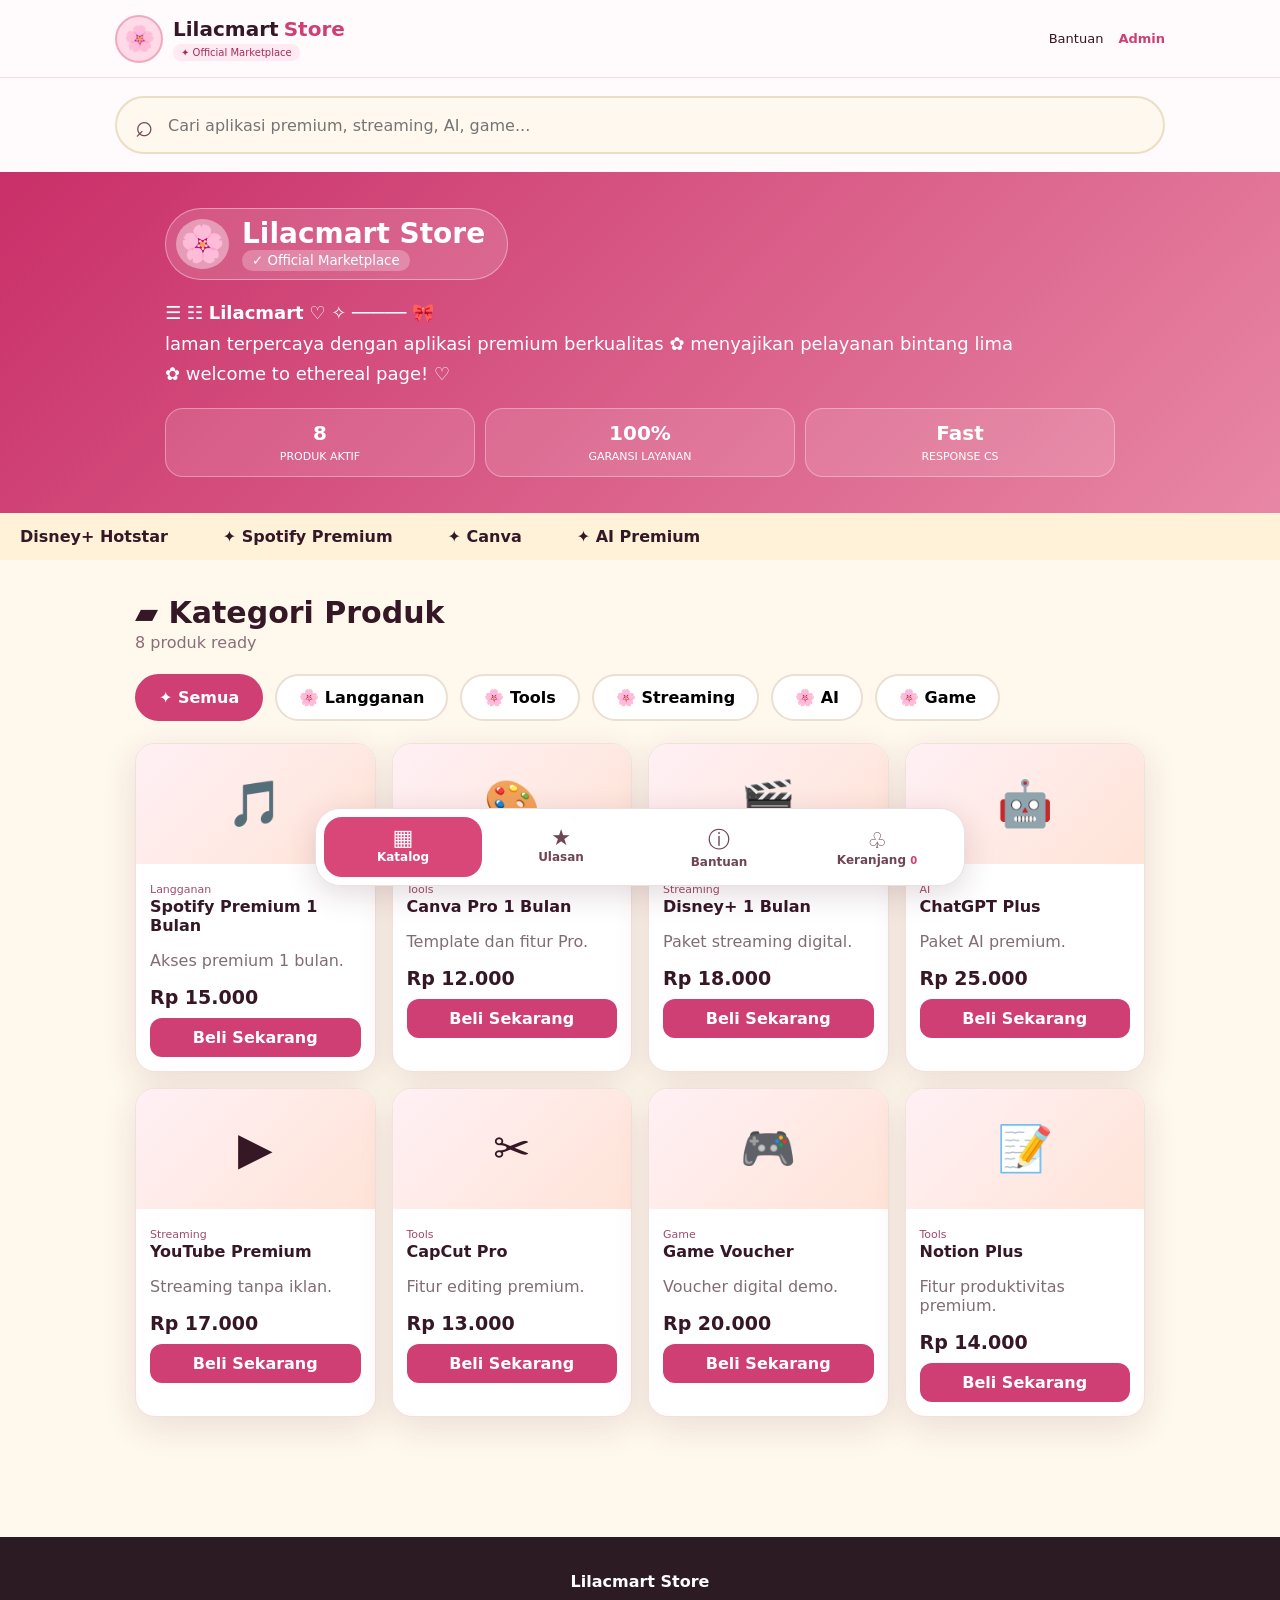
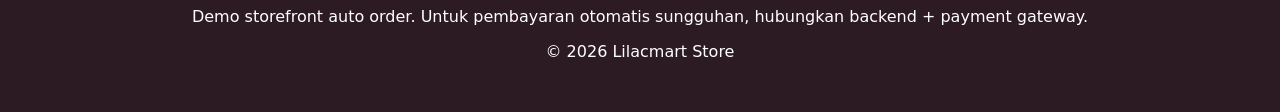
==== index.html @ 6ab56af5 "Add files via upload" ====
<!doctype html>
<html lang="id">
<head>
  <meta charset="UTF-8" />
  <meta name="viewport" content="width=device-width, initial-scale=1.0" />
  <title>Lilacmart Store — Auto Order</title>
  <meta name="description" content="Marketplace digital premium dengan sistem auto order." />
  <link rel="stylesheet" href="style.css" />
</head>
<body>
  <header class="topbar">
    <a class="brand" href="index.html">
      <span class="brand-avatar">🌸</span>
      <span><b>Lilacmart</b> <strong>Store</strong><small>✦ Official Marketplace</small></span>
    </a>
    <div class="header-actions"><a href="#help">Bantuan</a><a href="admin.html" class="admin-link">Admin</a></div>
  </header>

  <main>
    <section class="search-wrap"><div class="search"><span>⌕</span><input id="searchInput" type="search" placeholder="Cari aplikasi premium, streaming, AI, game..." /></div></section>

    <section class="hero">
      <div class="hero-inner">
        <div class="hero-badge"><span>🌸</span><div><b>Lilacmart Store</b><small>✓ Official Marketplace</small></div></div>
        <p class="hero-copy">☰ ☷ <b>Lilacmart</b> ♡ ✧ ───── 🎀<br>laman terpercaya dengan aplikasi premium berkualitas ✿ menyajikan pelayanan bintang lima ✿ welcome to ethereal page! ♡</p>
        <div class="stats"><div><b id="statProducts">0</b><small>PRODUK AKTIF</small></div><div><b>100%</b><small>GARANSI LAYANAN</small></div><div><b>Fast</b><small>RESPONSE CS</small></div></div>
      </div>
    </section>

    <div class="ticker"><span>Disney+ Hotstar</span><span>✦ Spotify Premium</span><span>✦ Canva</span><span>✦ AI Premium</span></div>

    <section class="section" id="catalog">
      <div class="section-title"><div><h1>▰ Kategori Produk</h1><p id="productCount">0 produk ready</p></div></div>
      <div class="chips" id="categoryChips"></div>
      <div class="products" id="productGrid"></div>
    </section>
  </main>

  <nav class="bottom-nav">
    <a class="active" href="#catalog">▦<span>Katalog</span></a>
    <a href="#reviews">★<span>Ulasan</span></a>
    <a href="#help">ⓘ<span>Bantuan</span></a>
    <button id="cartBtn">♧<span>Keranjang <em id="cartCount">0</em></span></button>
  </nav>

  <div class="modal" id="cartModal" aria-hidden="true">
    <div class="modal-card"><button class="close" id="closeCart">×</button><h2>Keranjang</h2><div id="cartItems"></div><div class="cart-total"><span>Total</span><b id="cartTotal">Rp0</b></div><button class="primary" id="checkoutBtn">Lanjut Auto Order</button></div>
  </div>

  <div class="modal" id="checkoutModal" aria-hidden="true">
    <div class="modal-card"><button class="close" id="closeCheckout">×</button><h2>Auto Order</h2><p class="muted">Isi data pembeli. Demo ini menyimpan pesanan ke browser dan panel admin.</p><form id="checkoutForm"><label>Nama<input required name="name" /></label><label>Email<input required type="email" name="email" /></label><label>Nomor WhatsApp<input required name="phone" placeholder="08xxxxxxxxxx" /></label><label>Metode pembayaran<select name="payment"><option>QRIS</option><option>Transfer Bank</option><option>E-Wallet</option></select></label><button class="primary" type="submit">Buat Pesanan</button></form><div id="orderResult"></div></div>
  </div>

  <footer id="help"><b>Lilacmart Store</b><p>Demo storefront auto order. Untuk pembayaran otomatis sungguhan, hubungkan backend + payment gateway.</p><p>© 2026 Lilacmart Store</p></footer>
  <script src="app.js"></script>
</body>
</html>
---- style.css ----
:root{--pink:#cf3f73;--pink2:#e66b91;--deep:#351725;--cream:#fff8ec;--soft:#fff1f5;--line:#ead8cf;--white:#fff;--shadow:0 10px 35px rgba(89,31,56,.12)}*{box-sizing:border-box}html{scroll-behavior:smooth}body{margin:0;background:var(--cream);color:var(--deep);font-family:system-ui,-apple-system,BlinkMacSystemFont,"Segoe UI",sans-serif}a{text-decoration:none;color:inherit}button,input,select,textarea{font:inherit}button{cursor:pointer}.topbar{height:78px;background:#fffafb;display:flex;align-items:center;justify-content:space-between;padding:12px max(20px,calc((100vw - 1050px)/2));border-bottom:1px solid #f0dfe5;position:sticky;top:0;z-index:10}.brand{display:flex;gap:10px;align-items:center}.brand-avatar{width:48px;height:48px;border-radius:50%;display:grid;place-items:center;background:#ffdbe7;border:2px solid #f0a9bf;font-size:25px}.brand b{font-size:20px}.brand strong{color:var(--pink);font-size:20px}.brand small{display:block;background:#ffeaf1;color:#a52b5a;border-radius:20px;padding:3px 8px;font-size:10px;width:max-content;margin-top:3px}.header-actions{display:flex;gap:15px;font-size:13px}.admin-link{color:var(--pink);font-weight:700}.search-wrap{padding:18px max(20px,calc((100vw - 1050px)/2));background:#fffafb}.search{height:58px;border:2px solid #eadfc5;border-radius:32px;background:#fff8ee;display:flex;align-items:center;padding:0 18px;gap:12px}.search span{font-size:31px;color:#74485a}.search input{border:0;outline:0;background:transparent;width:100%;font-size:16px}.hero{background:linear-gradient(135deg,#c92f68,#e887a5);color:#fff;padding:36px 20px}.hero-inner{max-width:950px;margin:auto}.hero-badge{display:flex;align-items:center;gap:13px;background:rgba(255,255,255,.14);border:1px solid rgba(255,255,255,.4);border-radius:65px;width:max-content;padding:8px 22px 8px 10px}.hero-badge span{font-size:36px;background:#fff6;border-radius:50%;padding:4px}.hero-badge b{font-size:28px}.hero-badge small{display:block;background:#ffffff40;padding:3px 10px;border-radius:20px;width:max-content}.hero-copy{font-size:18px;line-height:1.7;max-width:850px}.stats{display:grid;grid-template-columns:repeat(3,1fr);gap:10px}.stats>div{background:#ffffff1f;border:1px solid #ffffff55;border-radius:18px;text-align:center;padding:12px}.stats b{display:block;font-size:20px}.stats small{font-size:11px}.ticker{display:flex;gap:55px;overflow:hidden;white-space:nowrap;background:#fff2d9;padding:14px 20px;font-weight:700}.section{max-width:1050px;margin:auto;padding:35px 20px 120px}.section-title h1{font-size:30px;margin:0 0 3px}.section-title p{margin:0;color:#8b6d79}.chips{display:flex;gap:12px;overflow:auto;padding:22px 0}.chip{border:2px solid #eadfd2;background:#fff;border-radius:30px;padding:12px 22px;font-weight:700;white-space:nowrap}.chip.active{background:var(--pink);color:#fff;border-color:var(--pink)}.products{display:grid;grid-template-columns:repeat(4,1fr);gap:16px}.product{background:#fff;border:1px solid #f0e2da;border-radius:20px;overflow:hidden;box-shadow:var(--shadow)}.product-img{height:120px;display:grid;place-items:center;font-size:45px;background:linear-gradient(135deg,#fff0f5,#ffe4d7)}.product-body{padding:14px}.product h3{font-size:16px;margin:0 0 7px}.tag{font-size:11px;color:#a04b6c}.price{font-size:19px;font-weight:800;margin:10px 0}.buy{width:100%;border:0;border-radius:12px;padding:10px;background:var(--pink);color:#fff;font-weight:800}.empty{text-align:center;padding:40px;grid-column:1/-1}.bottom-nav{position:fixed;bottom:14px;left:50%;transform:translateX(-50%);width:min(650px,calc(100% - 30px));background:#fff;border:1px solid #eadfe2;border-radius:25px;box-shadow:0 8px 30px #5b23352b;display:grid;grid-template-columns:repeat(4,1fr);padding:8px;z-index:20}.bottom-nav a,.bottom-nav button{border:0;background:none;text-align:center;color:#6f4555;padding:8px;font-size:22px}.bottom-nav span{display:block;font-size:12px;font-weight:700}.bottom-nav .active{background:#d94778;color:#fff;border-radius:18px}.bottom-nav em{font-style:normal;color:var(--pink);font-size:10px}.bottom-nav .active em{color:#fff}footer{background:#2d1b24;color:#fff;padding:35px 20px;text-align:center}.modal{position:fixed;inset:0;background:#2b132066;display:none;place-items:center;padding:20px;z-index:50}.modal.show{display:grid}.modal-card{background:#fff;border-radius:25px;padding:26px;width:min(520px,100%);max-height:90vh;overflow:auto;position:relative;box-shadow:var(--shadow)}.close{position:absolute;right:15px;top:10px;border:0;background:none;font-size:30px}.primary{display:block;width:100%;border:0;border-radius:13px;background:var(--pink);color:#fff;font-weight:800;padding:13px}.primary.small{display:inline-block;width:auto;padding:10px 15px}.muted{color:#806c75}.cart-row{display:flex;justify-content:space-between;gap:12px;padding:12px 0;border-bottom:1px solid #eee}.cart-total{display:flex;justify-content:space-between;padding:16px 0;font-size:19px}form label{display:block;font-weight:700;margin:12px 0}form input,form select,form textarea{width:100%;padding:11px;border:1px solid #dbcbd1;border-radius:11px;margin-top:6px;outline-color:var(--pink)}.error{color:#c52250}.login-shell{min-height:100vh;display:grid;place-items:center;background:linear-gradient(135deg,#fff2f6,#ffe9d5);padding:20px}.login-card{width:min(420px,100%);background:#fff;border-radius:28px;padding:35px;box-shadow:var(--shadow);text-align:center}.login-card .primary{margin-top:18px}.big{margin:auto;width:70px;height:70px;font-size:35px}.dashboard{min-height:100vh;display:flex;background:#fff8f2}.sidebar{width:235px;background:#351725;color:#fff;padding:25px 15px;display:flex;flex-direction:column;gap:7px;position:fixed;inset:0 auto 0 0}.side-brand{font-size:20px;padding:12px}.sidebar a,.sidebar button{padding:13px 15px;border:0;border-radius:12px;color:#fff;background:transparent;text-align:left}.sidebar .side-active{background:#cf3f73}.sidebar button{margin-top:auto;background:#ffffff12}.dash-main{margin-left:235px;width:calc(100% - 235px);padding:30px;max-width:1400px}.dash-head{display:flex;justify-content:space-between;align-items:center}.dash-head h1{margin:0}.eyebrow{font-size:11px;letter-spacing:2px;color:var(--pink);font-weight:800}.admin-stats{display:grid;grid-template-columns:repeat(3,1fr);gap:15px;margin:25px 0}.admin-stats>div,.panel{background:#fff;border:1px solid #eddeda;border-radius:20px;padding:20px;box-shadow:var(--shadow)}.admin-stats span{display:block;color:#806b73}.admin-stats b{font-size:28px}.panel{margin:18px 0}.panel-head{display:flex;justify-content:space-between;align-items:center}.panel h2{margin-top:0}.table-wrap{overflow:auto}table{width:100%;border-collapse:collapse;min-width:650px}th,td{text-align:left;padding:13px;border-bottom:1px solid #eee}th{font-size:12px;color:#8b6d79}.action{border:0;background:#fce6ed;color:#a92958;padding:7px 10px;border-radius:9px;margin-right:4px}.hidden{display:none!important}.check{display:flex;align-items:center;gap:8px}.check input{width:auto}.status{font-size:11px;padding:5px 8px;border-radius:20px;background:#e9f8ed;color:#268347}.status.off{background:#f2eeee;color:#7c6b70}@media(max-width:800px){.products{grid-template-columns:repeat(2,1fr)}.sidebar{position:static;width:100%;height:auto}.dashboard{display:block}.dash-main{margin:0;width:100%;padding:18px}.sidebar{display:flex;flex-direction:row;overflow:auto}.sidebar button{margin:0;white-space:nowrap}.admin-stats{grid-template-columns:1fr}.side-brand{display:none}}@media(max-width:500px){.brand b,.brand strong{font-size:16px}.header-actions a:first-child{display:none}.hero-badge b{font-size:22px}.hero-copy{font-size:15px}.products{grid-template-columns:1fr 1fr}.product-img{height:90px}.section-title h1{font-size:25px}}
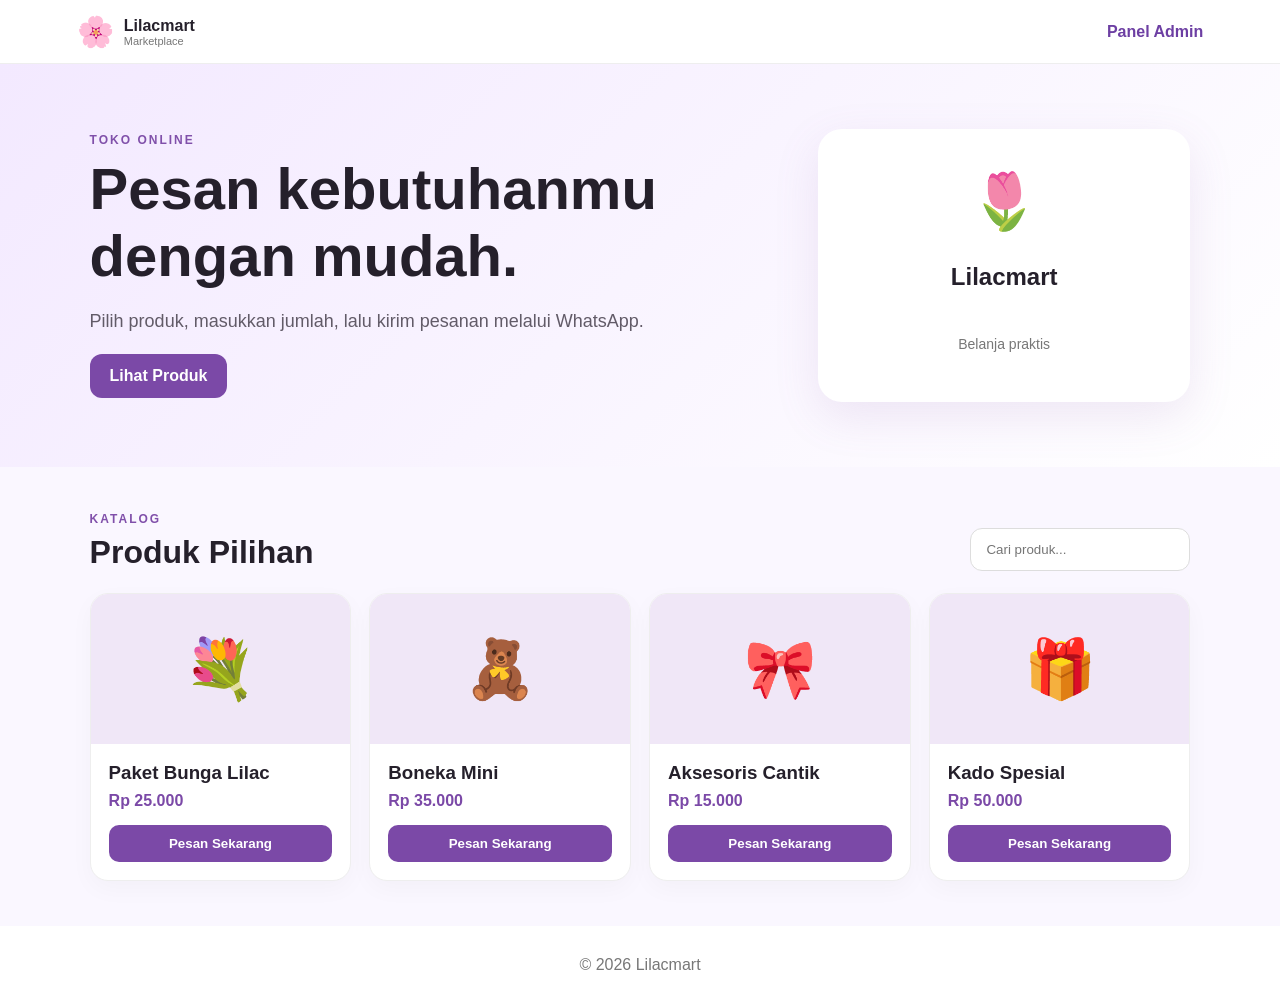
==== commit 28b3a6d1: "Add files via upload" ====
--- a/index.html
+++ b/index.html
@@ -1,57 +1,43 @@
 <!doctype html>
 <html lang="id">
 <head>
-  <meta charset="UTF-8" />
-  <meta name="viewport" content="width=device-width, initial-scale=1.0" />
-  <title>Lilacmart Store — Auto Order</title>
-  <meta name="description" content="Marketplace digital premium dengan sistem auto order." />
-  <link rel="stylesheet" href="style.css" />
+  <meta charset="UTF-8">
+  <meta name="viewport" content="width=device-width, initial-scale=1.0">
+  <meta name="description" content="Lilacmart - Marketplace sederhana dengan pemesanan otomatis.">
+  <title>Lilacmart - Pesanan Otomatis</title>
+  <link rel="stylesheet" href="style.css">
 </head>
 <body>
   <header class="topbar">
     <a class="brand" href="index.html">
-      <span class="brand-avatar">🌸</span>
-      <span><b>Lilacmart</b> <strong>Store</strong><small>✦ Official Marketplace</small></span>
+      <span class="brand-icon">🌸</span>
+      <span><strong>Lilacmart</strong><small>Marketplace</small></span>
     </a>
-    <div class="header-actions"><a href="#help">Bantuan</a><a href="admin.html" class="admin-link">Admin</a></div>
+    <a class="admin-link" href="admin.html">Panel Admin</a>
   </header>
 
   <main>
-    <section class="search-wrap"><div class="search"><span>⌕</span><input id="searchInput" type="search" placeholder="Cari aplikasi premium, streaming, AI, game..." /></div></section>
-
     <section class="hero">
-      <div class="hero-inner">
-        <div class="hero-badge"><span>🌸</span><div><b>Lilacmart Store</b><small>✓ Official Marketplace</small></div></div>
-        <p class="hero-copy">☰ ☷ <b>Lilacmart</b> ♡ ✧ ───── 🎀<br>laman terpercaya dengan aplikasi premium berkualitas ✿ menyajikan pelayanan bintang lima ✿ welcome to ethereal page! ♡</p>
-        <div class="stats"><div><b id="statProducts">0</b><small>PRODUK AKTIF</small></div><div><b>100%</b><small>GARANSI LAYANAN</small></div><div><b>Fast</b><small>RESPONSE CS</small></div></div>
+      <div>
+        <p class="eyebrow">TOKO ONLINE</p>
+        <h1>Pesan kebutuhanmu dengan mudah.</h1>
+        <p class="hero-text">Pilih produk, masukkan jumlah, lalu kirim pesanan melalui WhatsApp.</p>
+        <a class="button" href="#produk">Lihat Produk</a>
       </div>
+      <div class="hero-card">🌷<br><b>Lilacmart</b><br><span>Belanja praktis</span></div>
     </section>
 
-    <div class="ticker"><span>Disney+ Hotstar</span><span>✦ Spotify Premium</span><span>✦ Canva</span><span>✦ AI Premium</span></div>
-
-    <section class="section" id="catalog">
-      <div class="section-title"><div><h1>▰ Kategori Produk</h1><p id="productCount">0 produk ready</p></div></div>
-      <div class="chips" id="categoryChips"></div>
-      <div class="products" id="productGrid"></div>
+    <section id="produk" class="section">
+      <div class="section-title">
+        <div><p class="eyebrow">KATALOG</p><h2>Produk Pilihan</h2></div>
+        <input id="search" type="search" placeholder="Cari produk...">
+      </div>
+      <div id="productList" class="product-grid"></div>
     </section>
   </main>
 
-  <nav class="bottom-nav">
-    <a class="active" href="#catalog">▦<span>Katalog</span></a>
-    <a href="#reviews">★<span>Ulasan</span></a>
-    <a href="#help">ⓘ<span>Bantuan</span></a>
-    <button id="cartBtn">♧<span>Keranjang <em id="cartCount">0</em></span></button>
-  </nav>
+  <footer>© <span id="year"></span> Lilacmart</footer>
 
-  <div class="modal" id="cartModal" aria-hidden="true">
-    <div class="modal-card"><button class="close" id="closeCart">×</button><h2>Keranjang</h2><div id="cartItems"></div><div class="cart-total"><span>Total</span><b id="cartTotal">Rp0</b></div><button class="primary" id="checkoutBtn">Lanjut Auto Order</button></div>
-  </div>
-
-  <div class="modal" id="checkoutModal" aria-hidden="true">
-    <div class="modal-card"><button class="close" id="closeCheckout">×</button><h2>Auto Order</h2><p class="muted">Isi data pembeli. Demo ini menyimpan pesanan ke browser dan panel admin.</p><form id="checkoutForm"><label>Nama<input required name="name" /></label><label>Email<input required type="email" name="email" /></label><label>Nomor WhatsApp<input required name="phone" placeholder="08xxxxxxxxxx" /></label><label>Metode pembayaran<select name="payment"><option>QRIS</option><option>Transfer Bank</option><option>E-Wallet</option></select></label><button class="primary" type="submit">Buat Pesanan</button></form><div id="orderResult"></div></div>
-  </div>
-
-  <footer id="help"><b>Lilacmart Store</b><p>Demo storefront auto order. Untuk pembayaran otomatis sungguhan, hubungkan backend + payment gateway.</p><p>© 2026 Lilacmart Store</p></footer>
-  <script src="app.js"></script>
+  <script src="script.js"></script>
 </body>
 </html>
--- a/style.css
+++ b/style.css
@@ -1 +1 @@
-:root{--pink:#cf3f73;--pink2:#e66b91;--deep:#351725;--cream:#fff8ec;--soft:#fff1f5;--line:#ead8cf;--white:#fff;--shadow:0 10px 35px rgba(89,31,56,.12)}*{box-sizing:border-box}html{scroll-behavior:smooth}body{margin:0;background:var(--cream);color:var(--deep);font-family:system-ui,-apple-system,BlinkMacSystemFont,"Segoe UI",sans-serif}a{text-decoration:none;color:inherit}button,input,select,textarea{font:inherit}button{cursor:pointer}.topbar{height:78px;background:#fffafb;display:flex;align-items:center;justify-content:space-between;padding:12px max(20px,calc((100vw - 1050px)/2));border-bottom:1px solid #f0dfe5;position:sticky;top:0;z-index:10}.brand{display:flex;gap:10px;align-items:center}.brand-avatar{width:48px;height:48px;border-radius:50%;display:grid;place-items:center;background:#ffdbe7;border:2px solid #f0a9bf;font-size:25px}.brand b{font-size:20px}.brand strong{color:var(--pink);font-size:20px}.brand small{display:block;background:#ffeaf1;color:#a52b5a;border-radius:20px;padding:3px 8px;font-size:10px;width:max-content;margin-top:3px}.header-actions{display:flex;gap:15px;font-size:13px}.admin-link{color:var(--pink);font-weight:700}.search-wrap{padding:18px max(20px,calc((100vw - 1050px)/2));background:#fffafb}.search{height:58px;border:2px solid #eadfc5;border-radius:32px;background:#fff8ee;display:flex;align-items:center;padding:0 18px;gap:12px}.search span{font-size:31px;color:#74485a}.search input{border:0;outline:0;background:transparent;width:100%;font-size:16px}.hero{background:linear-gradient(135deg,#c92f68,#e887a5);color:#fff;padding:36px 20px}.hero-inner{max-width:950px;margin:auto}.hero-badge{display:flex;align-items:center;gap:13px;background:rgba(255,255,255,.14);border:1px solid rgba(255,255,255,.4);border-radius:65px;width:max-content;padding:8px 22px 8px 10px}.hero-badge span{font-size:36px;background:#fff6;border-radius:50%;padding:4px}.hero-badge b{font-size:28px}.hero-badge small{display:block;background:#ffffff40;padding:3px 10px;border-radius:20px;width:max-content}.hero-copy{font-size:18px;line-height:1.7;max-width:850px}.stats{display:grid;grid-template-columns:repeat(3,1fr);gap:10px}.stats>div{background:#ffffff1f;border:1px solid #ffffff55;border-radius:18px;text-align:center;padding:12px}.stats b{display:block;font-size:20px}.stats small{font-size:11px}.ticker{display:flex;gap:55px;overflow:hidden;white-space:nowrap;background:#fff2d9;padding:14px 20px;font-weight:700}.section{max-width:1050px;margin:auto;padding:35px 20px 120px}.section-title h1{font-size:30px;margin:0 0 3px}.section-title p{margin:0;color:#8b6d79}.chips{display:flex;gap:12px;overflow:auto;padding:22px 0}.chip{border:2px solid #eadfd2;background:#fff;border-radius:30px;padding:12px 22px;font-weight:700;white-space:nowrap}.chip.active{background:var(--pink);color:#fff;border-color:var(--pink)}.products{display:grid;grid-template-columns:repeat(4,1fr);gap:16px}.product{background:#fff;border:1px solid #f0e2da;border-radius:20px;overflow:hidden;box-shadow:var(--shadow)}.product-img{height:120px;display:grid;place-items:center;font-size:45px;background:linear-gradient(135deg,#fff0f5,#ffe4d7)}.product-body{padding:14px}.product h3{font-size:16px;margin:0 0 7px}.tag{font-size:11px;color:#a04b6c}.price{font-size:19px;font-weight:800;margin:10px 0}.buy{width:100%;border:0;border-radius:12px;padding:10px;background:var(--pink);color:#fff;font-weight:800}.empty{text-align:center;padding:40px;grid-column:1/-1}.bottom-nav{position:fixed;bottom:14px;left:50%;transform:translateX(-50%);width:min(650px,calc(100% - 30px));background:#fff;border:1px solid #eadfe2;border-radius:25px;box-shadow:0 8px 30px #5b23352b;display:grid;grid-template-columns:repeat(4,1fr);padding:8px;z-index:20}.bottom-nav a,.bottom-nav button{border:0;background:none;text-align:center;color:#6f4555;padding:8px;font-size:22px}.bottom-nav span{display:block;font-size:12px;font-weight:700}.bottom-nav .active{background:#d94778;color:#fff;border-radius:18px}.bottom-nav em{font-style:normal;color:var(--pink);font-size:10px}.bottom-nav .active em{color:#fff}footer{background:#2d1b24;color:#fff;padding:35px 20px;text-align:center}.modal{position:fixed;inset:0;background:#2b132066;display:none;place-items:center;padding:20px;z-index:50}.modal.show{display:grid}.modal-card{background:#fff;border-radius:25px;padding:26px;width:min(520px,100%);max-height:90vh;overflow:auto;position:relative;box-shadow:var(--shadow)}.close{position:absolute;right:15px;top:10px;border:0;background:none;font-size:30px}.primary{display:block;width:100%;border:0;border-radius:13px;background:var(--pink);color:#fff;font-weight:800;padding:13px}.primary.small{display:inline-block;width:auto;padding:10px 15px}.muted{color:#806c75}.cart-row{display:flex;justify-content:space-between;gap:12px;padding:12px 0;border-bottom:1px solid #eee}.cart-total{display:flex;justify-content:space-between;padding:16px 0;font-size:19px}form label{display:block;font-weight:700;margin:12px 0}form input,form select,form textarea{width:100%;padding:11px;border:1px solid #dbcbd1;border-radius:11px;margin-top:6px;outline-color:var(--pink)}.error{color:#c52250}.login-shell{min-height:100vh;display:grid;place-items:center;background:linear-gradient(135deg,#fff2f6,#ffe9d5);padding:20px}.login-card{width:min(420px,100%);background:#fff;border-radius:28px;padding:35px;box-shadow:var(--shadow);text-align:center}.login-card .primary{margin-top:18px}.big{margin:auto;width:70px;height:70px;font-size:35px}.dashboard{min-height:100vh;display:flex;background:#fff8f2}.sidebar{width:235px;background:#351725;color:#fff;padding:25px 15px;display:flex;flex-direction:column;gap:7px;position:fixed;inset:0 auto 0 0}.side-brand{font-size:20px;padding:12px}.sidebar a,.sidebar button{padding:13px 15px;border:0;border-radius:12px;color:#fff;background:transparent;text-align:left}.sidebar .side-active{background:#cf3f73}.sidebar button{margin-top:auto;background:#ffffff12}.dash-main{margin-left:235px;width:calc(100% - 235px);padding:30px;max-width:1400px}.dash-head{display:flex;justify-content:space-between;align-items:center}.dash-head h1{margin:0}.eyebrow{font-size:11px;letter-spacing:2px;color:var(--pink);font-weight:800}.admin-stats{display:grid;grid-template-columns:repeat(3,1fr);gap:15px;margin:25px 0}.admin-stats>div,.panel{background:#fff;border:1px solid #eddeda;border-radius:20px;padding:20px;box-shadow:var(--shadow)}.admin-stats span{display:block;color:#806b73}.admin-stats b{font-size:28px}.panel{margin:18px 0}.panel-head{display:flex;justify-content:space-between;align-items:center}.panel h2{margin-top:0}.table-wrap{overflow:auto}table{width:100%;border-collapse:collapse;min-width:650px}th,td{text-align:left;padding:13px;border-bottom:1px solid #eee}th{font-size:12px;color:#8b6d79}.action{border:0;background:#fce6ed;color:#a92958;padding:7px 10px;border-radius:9px;margin-right:4px}.hidden{display:none!important}.check{display:flex;align-items:center;gap:8px}.check input{width:auto}.status{font-size:11px;padding:5px 8px;border-radius:20px;background:#e9f8ed;color:#268347}.status.off{background:#f2eeee;color:#7c6b70}@media(max-width:800px){.products{grid-template-columns:repeat(2,1fr)}.sidebar{position:static;width:100%;height:auto}.dashboard{display:block}.dash-main{margin:0;width:100%;padding:18px}.sidebar{display:flex;flex-direction:row;overflow:auto}.sidebar button{margin:0;white-space:nowrap}.admin-stats{grid-template-columns:1fr}.side-brand{display:none}}@media(max-width:500px){.brand b,.brand strong{font-size:16px}.header-actions a:first-child{display:none}.hero-badge b{font-size:22px}.hero-copy{font-size:15px}.products{grid-template-columns:1fr 1fr}.product-img{height:90px}.section-title h1{font-size:25px}}
+*{box-sizing:border-box}html{scroll-behavior:smooth}body{margin:0;font-family:Arial,sans-serif;background:#faf7ff;color:#25202b}.topbar{position:sticky;top:0;z-index:10;display:flex;justify-content:space-between;align-items:center;padding:14px 6%;background:#fff;border-bottom:1px solid #eee}.brand{display:flex;gap:10px;align-items:center;color:#25202b;text-decoration:none}.brand-icon{font-size:30px}.brand small{display:block;color:#777;font-size:11px}.admin-link{color:#6d3fa3;text-decoration:none;font-weight:700}.hero{display:grid;grid-template-columns:1.5fr .8fr;gap:30px;align-items:center;padding:65px 7%;background:linear-gradient(135deg,#f3e9ff,#fff)}.eyebrow{color:#8050aa;font-weight:800;letter-spacing:2px;font-size:12px;margin:0 0 8px}.hero h1{font-size:clamp(34px,6vw,58px);margin:0 0 16px}.hero-text{font-size:18px;color:#625b68;max-width:600px;line-height:1.6}.button{display:inline-block;background:#7b49a7;color:#fff;padding:13px 20px;border-radius:12px;text-decoration:none;font-weight:700}.hero-card{padding:40px;text-align:center;border-radius:24px;background:#fff;box-shadow:0 15px 45px #8c63aa22;font-size:55px}.hero-card b{font-size:24px}.hero-card span{font-size:14px;color:#777}.section{padding:45px 7%}.section-title{display:flex;justify-content:space-between;gap:20px;align-items:end;margin-bottom:22px}.section h2{margin:0;font-size:32px}.section input{padding:13px 15px;border:1px solid #ddd;border-radius:12px;min-width:220px}.product-grid{display:grid;grid-template-columns:repeat(auto-fit,minmax(210px,1fr));gap:18px}.product{background:#fff;border:1px solid #eee;border-radius:18px;overflow:hidden;box-shadow:0 8px 25px #00000008}.product-image{height:150px;display:grid;place-items:center;background:#f0e7f7;font-size:58px}.product-body{padding:18px}.product h3{margin:0 0 8px}.price{font-weight:800;color:#7b49a7;margin-bottom:15px}.order{width:100%;border:0;border-radius:10px;padding:11px;background:#7b49a7;color:#fff;font-weight:700}.empty{text-align:center;color:#777;padding:30px}footer{text-align:center;padding:30px;color:#777;background:#fff}@media(max-width:700px){.hero{grid-template-columns:1fr;padding:45px 6%}.hero-card{display:none}.section-title{align-items:stretch;flex-direction:column}.section input{width:100%}}
